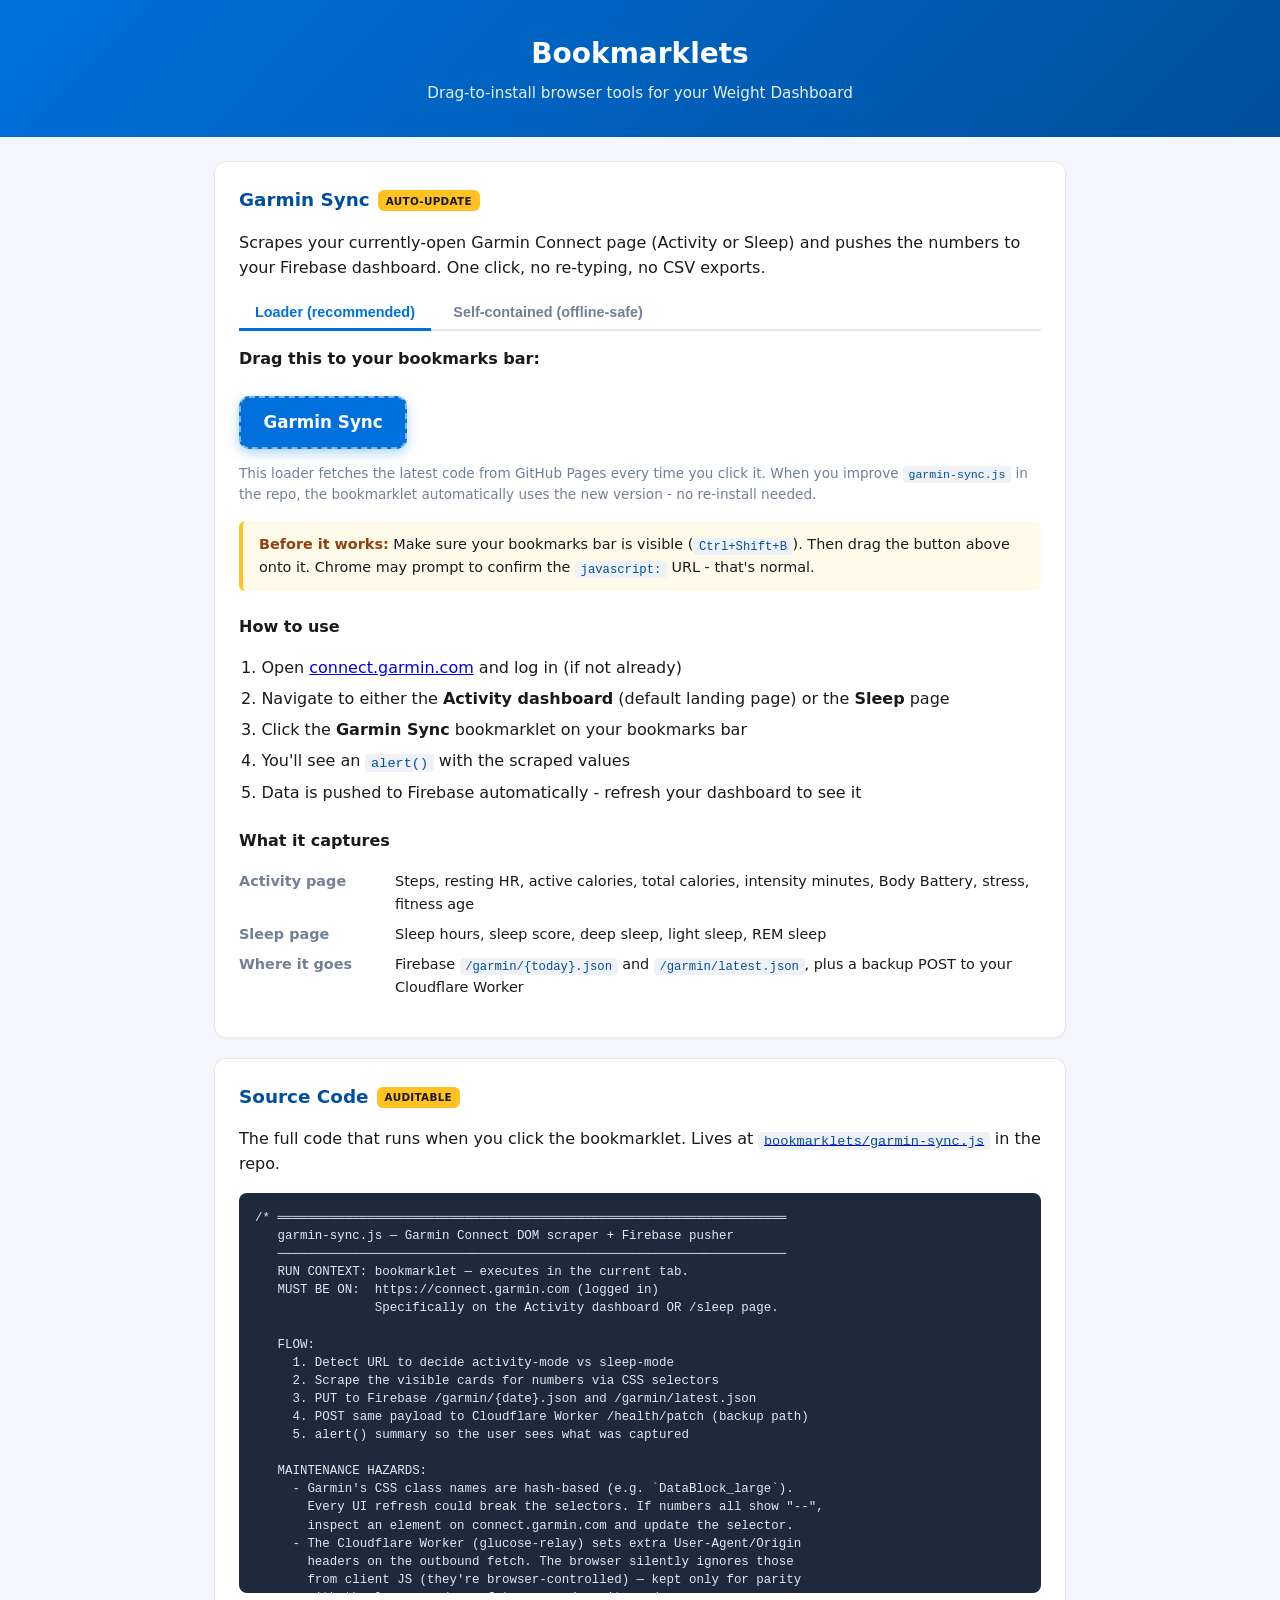
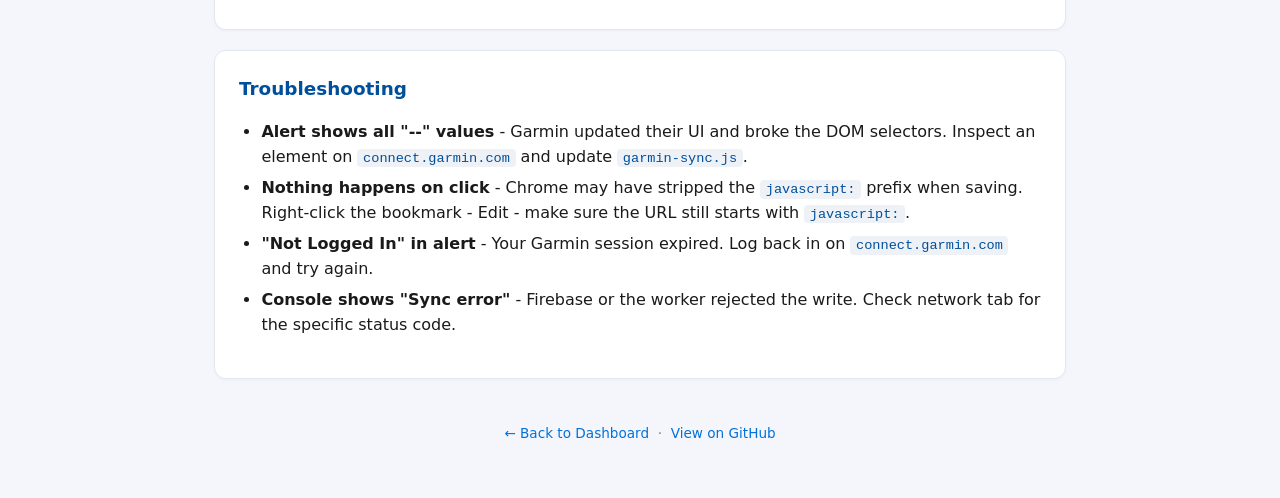
==== bookmarklets/index.html @ 938f4fca "Add bookmarklets/ folder: Garmin Sync bookmarklet with installer page + loader pattern for auto-upda" ====
<!doctype html>
<html lang="en">
<head>
<meta charset="utf-8">
<meta name="viewport" content="width=device-width,initial-scale=1">
<title>Bookmarklets - Weight Dashboard v2</title>
<style>
  :root {
    --wm-blue:   #0071DC;
    --wm-blue-d: #004f9c;
    --wm-yellow: #FFC220;
    --bg:        #f4f6fb;
    --card:      #ffffff;
    --ink:       #1a1a1a;
    --ink-2:     #4a5568;
    --muted:     #718096;
    --good:      #10b981;
    --warn:      #f59e0b;
    --border:    #e2e8f0;
  }
  * { box-sizing: border-box; }
  html, body { margin: 0; padding: 0; background: var(--bg); color: var(--ink);
               font-family: system-ui, -apple-system, Segoe UI, Roboto, sans-serif;
               line-height: 1.55; }
  header {
    background: linear-gradient(135deg, var(--wm-blue) 0%, var(--wm-blue-d) 100%);
    color: #fff; padding: 2rem 1.5rem; text-align: center;
  }
  header h1 { margin: 0 0 0.4rem 0; font-size: 1.75rem; font-weight: 800; }
  header p  { margin: 0; opacity: 0.9; font-size: 0.95rem; }
  main { max-width: 900px; margin: 0 auto; padding: 1.5rem; }
  .card {
    background: var(--card); border: 1px solid var(--border);
    border-radius: 12px; padding: 1.5rem; margin-bottom: 1.25rem;
    box-shadow: 0 1px 3px rgba(0,0,0,0.04);
  }
  .card h2 { margin: 0 0 0.75rem 0; font-size: 1.15rem; color: var(--wm-blue-d);
             display: flex; align-items: center; gap: 0.5rem; }
  .card h2 .badge {
    background: var(--wm-yellow); color: #1a1a1a;
    font-size: 0.65rem; padding: 0.15rem 0.5rem; border-radius: 6px;
    font-weight: 700; text-transform: uppercase; letter-spacing: 0.03em;
  }
  .drag-link {
    display: inline-block; background: var(--wm-blue); color: #fff !important;
    padding: 0.7rem 1.4rem; border-radius: 10px; text-decoration: none;
    font-weight: 700; font-size: 1.05rem; margin: 0.5rem 0;
    border: 2px dashed rgba(255,255,255,0.5);
    box-shadow: 0 4px 12px rgba(0,113,220,0.3);
    cursor: grab; user-select: none;
    transition: transform 0.15s ease;
  }
  .drag-link:hover     { transform: translateY(-1px); filter: brightness(1.05); }
  .drag-link:active    { cursor: grabbing; }
  .drag-hint  { color: var(--muted); font-size: 0.85rem; margin: 0.4rem 0 0 0; }
  ol, ul { padding-left: 1.4rem; }
  li     { margin-bottom: 0.4rem; }
  code   { background: #eef1f6; padding: 0.1rem 0.35rem; border-radius: 4px;
           font-size: 0.85em; color: var(--wm-blue-d); font-family: Consolas, Monaco, monospace; }
  pre    { background: #1e293b; color: #e2e8f0; padding: 1rem; border-radius: 8px;
           overflow: auto; font-size: 0.78rem; line-height: 1.45; max-height: 400px;
           font-family: Consolas, Monaco, monospace; }
  .kv    { display: grid; grid-template-columns: 140px 1fr; gap: 0.5rem 1rem; font-size: 0.9rem; }
  .kv dt { color: var(--muted); font-weight: 600; }
  .kv dd { margin: 0; }
  .callout {
    background: #fffbeb; border-left: 4px solid var(--wm-yellow);
    padding: 0.75rem 1rem; border-radius: 6px; margin: 1rem 0;
    font-size: 0.9rem;
  }
  .callout strong { color: #92400e; }
  .footer {
    text-align: center; color: var(--muted); font-size: 0.85rem;
    padding: 1.5rem 0 2rem;
  }
  .footer a { color: var(--wm-blue); text-decoration: none; }
  .footer a:hover { text-decoration: underline; }
  .tabs {
    display: flex; gap: 0.4rem; margin-bottom: 1rem;
    border-bottom: 2px solid var(--border);
  }
  .tab {
    padding: 0.5rem 1rem; cursor: pointer; border: none; background: none;
    font-weight: 600; color: var(--muted); border-bottom: 3px solid transparent;
    margin-bottom: -2px; font-size: 0.9rem;
  }
  .tab.active { color: var(--wm-blue); border-bottom-color: var(--wm-blue); }
  .tab-pane { display: none; }
  .tab-pane.active { display: block; }
</style>
</head>
<body>

<header>
  <h1>Bookmarklets</h1>
  <p>Drag-to-install browser tools for your Weight Dashboard</p>
</header>

<main>

  <!-- ============================================================ -->
  <div class="card">
    <h2>Garmin Sync <span class="badge">Auto-Update</span></h2>
    <p>Scrapes your currently-open Garmin Connect page (Activity or Sleep) and pushes the numbers to your Firebase dashboard. One click, no re-typing, no CSV exports.</p>

    <div class="tabs">
      <button class="tab active" data-tab="loader">Loader (recommended)</button>
      <button class="tab" data-tab="inline">Self-contained (offline-safe)</button>
    </div>

    <div class="tab-pane active" id="tab-loader">
      <p><strong>Drag this to your bookmarks bar:</strong></p>
      <a class="drag-link"
         href="javascript:(function(){var s=document.createElement('script');s.src='https://davelane26.github.io/weight-dashboard-v2/bookmarklets/garmin-sync.js?t='+Date.now();document.head.appendChild(s);})();"
         onclick="event.preventDefault(); alert('Don\'t click me here \u2014 drag me to your bookmarks bar instead!');">
         Garmin Sync
      </a>
      <p class="drag-hint">This loader fetches the latest code from GitHub Pages every time you click it. When you improve <code>garmin-sync.js</code> in the repo, the bookmarklet automatically uses the new version - no re-install needed.</p>
    </div>

    <div class="tab-pane" id="tab-inline">
      <p><strong>Drag this to your bookmarks bar:</strong></p>
      <a class="drag-link" id="inline-drag"
         href="javascript:void(0)"
         onclick="event.preventDefault(); alert('Don\'t click me here \u2014 drag me to your bookmarks bar instead!');">
         Garmin Sync (self-contained)
      </a>
      <p class="drag-hint">This version bundles all the code inside the bookmarklet URL. Bigger URL, but works even if GitHub Pages is down. Won't auto-update when you edit the source.</p>
    </div>

    <div class="callout">
      <strong>Before it works:</strong> Make sure your bookmarks bar is visible (<code>Ctrl+Shift+B</code>). Then drag the button above onto it. Chrome may prompt to confirm the <code>javascript:</code> URL - that's normal.
    </div>

    <h3 style="margin-top:1.5rem;font-size:1rem;">How to use</h3>
    <ol>
      <li>Open <a href="https://connect.garmin.com" target="_blank">connect.garmin.com</a> and log in (if not already)</li>
      <li>Navigate to either the <strong>Activity dashboard</strong> (default landing page) or the <strong>Sleep</strong> page</li>
      <li>Click the <strong>Garmin Sync</strong> bookmarklet on your bookmarks bar</li>
      <li>You'll see an <code>alert()</code> with the scraped values</li>
      <li>Data is pushed to Firebase automatically - refresh your dashboard to see it</li>
    </ol>

    <h3 style="margin-top:1.5rem;font-size:1rem;">What it captures</h3>
    <dl class="kv">
      <dt>Activity page</dt><dd>Steps, resting HR, active calories, total calories, intensity minutes, Body Battery, stress, fitness age</dd>
      <dt>Sleep page</dt><dd>Sleep hours, sleep score, deep sleep, light sleep, REM sleep</dd>
      <dt>Where it goes</dt><dd>Firebase <code>/garmin/{today}.json</code> and <code>/garmin/latest.json</code>, plus a backup POST to your Cloudflare Worker</dd>
    </dl>
  </div>

  <!-- ============================================================ -->
  <div class="card">
    <h2>Source Code <span class="badge">Auditable</span></h2>
    <p>The full code that runs when you click the bookmarklet. Lives at <a href="./garmin-sync.js" target="_blank"><code>bookmarklets/garmin-sync.js</code></a> in the repo.</p>
    <pre id="source-view">Loading&hellip;</pre>
  </div>

  <!-- ============================================================ -->
  <div class="card">
    <h2>Troubleshooting</h2>
    <ul>
      <li><strong>Alert shows all "--" values</strong> - Garmin updated their UI and broke the DOM selectors. Inspect an element on <code>connect.garmin.com</code> and update <code>garmin-sync.js</code>.</li>
      <li><strong>Nothing happens on click</strong> - Chrome may have stripped the <code>javascript:</code> prefix when saving. Right-click the bookmark - Edit - make sure the URL still starts with <code>javascript:</code>.</li>
      <li><strong>"Not Logged In" in alert</strong> - Your Garmin session expired. Log back in on <code>connect.garmin.com</code> and try again.</li>
      <li><strong>Console shows "Sync error"</strong> - Firebase or the worker rejected the write. Check network tab for the specific status code.</li>
    </ul>
  </div>

  <div class="footer">
    <a href="../index.html">&larr; Back to Dashboard</a>
    &nbsp;&middot;&nbsp;
    <a href="https://github.com/davelane26/weight-dashboard-v2/tree/main/bookmarklets" target="_blank">View on GitHub</a>
  </div>

</main>

<script>
  // Tab switching
  document.querySelectorAll('.tab').forEach(t => {
    t.addEventListener('click', () => {
      document.querySelectorAll('.tab').forEach(x => x.classList.remove('active'));
      document.querySelectorAll('.tab-pane').forEach(x => x.classList.remove('active'));
      t.classList.add('active');
      document.getElementById('tab-' + t.dataset.tab).classList.add('active');
    });
  });

  // Load + display source
  fetch('./garmin-sync.js?t=' + Date.now())
    .then(r => r.text())
    .then(src => {
      document.getElementById('source-view').textContent = src;

      // Build self-contained bookmarklet from source
      // Strategy: strip comments, collapse whitespace, wrap in javascript:void()
      const minified = src
        .replace(/\/\*[\s\S]*?\*\//g, '')       // block comments
        .replace(/\/\/[^\n]*/g, '')              // line comments
        .replace(/\s+/g, ' ')                    // collapse whitespace
        .replace(/\s*([{}();,:=<>+\-*/&|!?])\s*/g, '$1')  // trim around punctuation
        .trim();
      document.getElementById('inline-drag').href = 'javascript:void(' + minified + ')';
    })
    .catch(() => {
      document.getElementById('source-view').textContent = '(failed to load source - view it on GitHub)';
    });
</script>

</body>
</html>
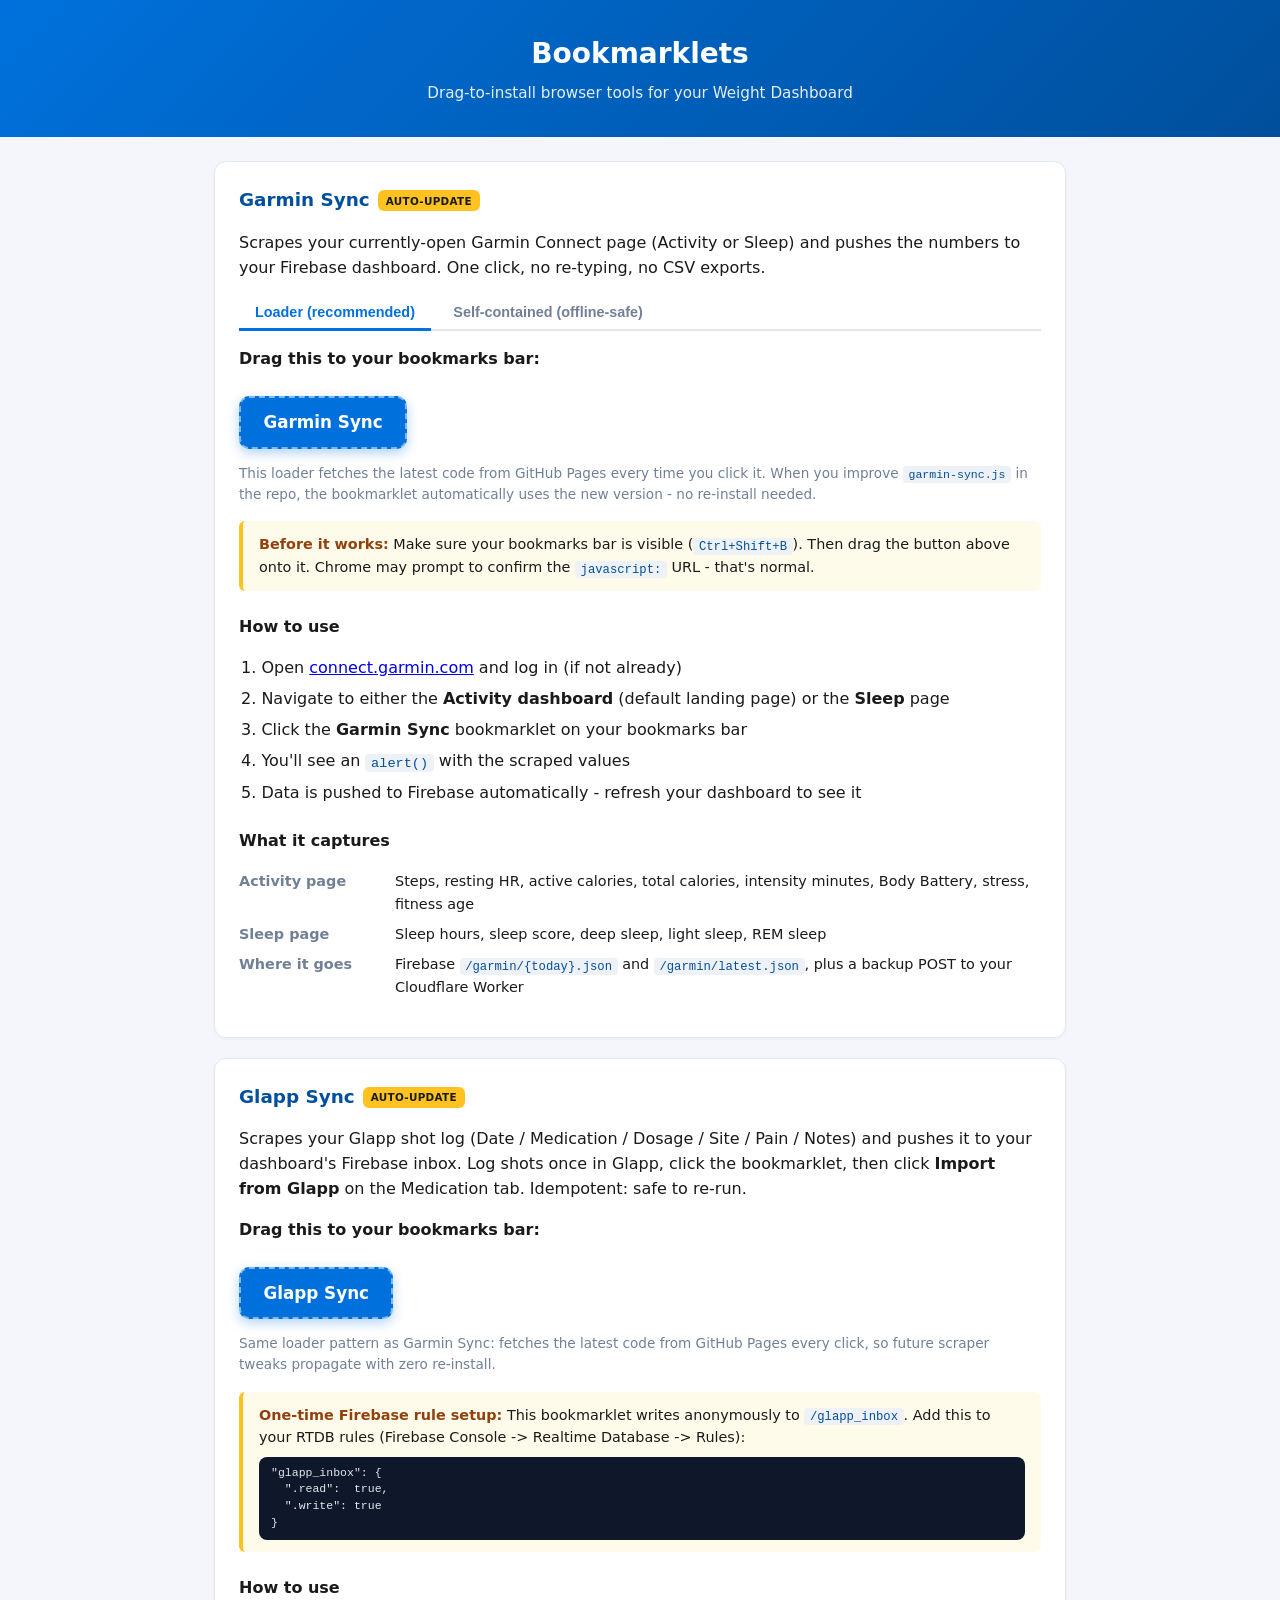
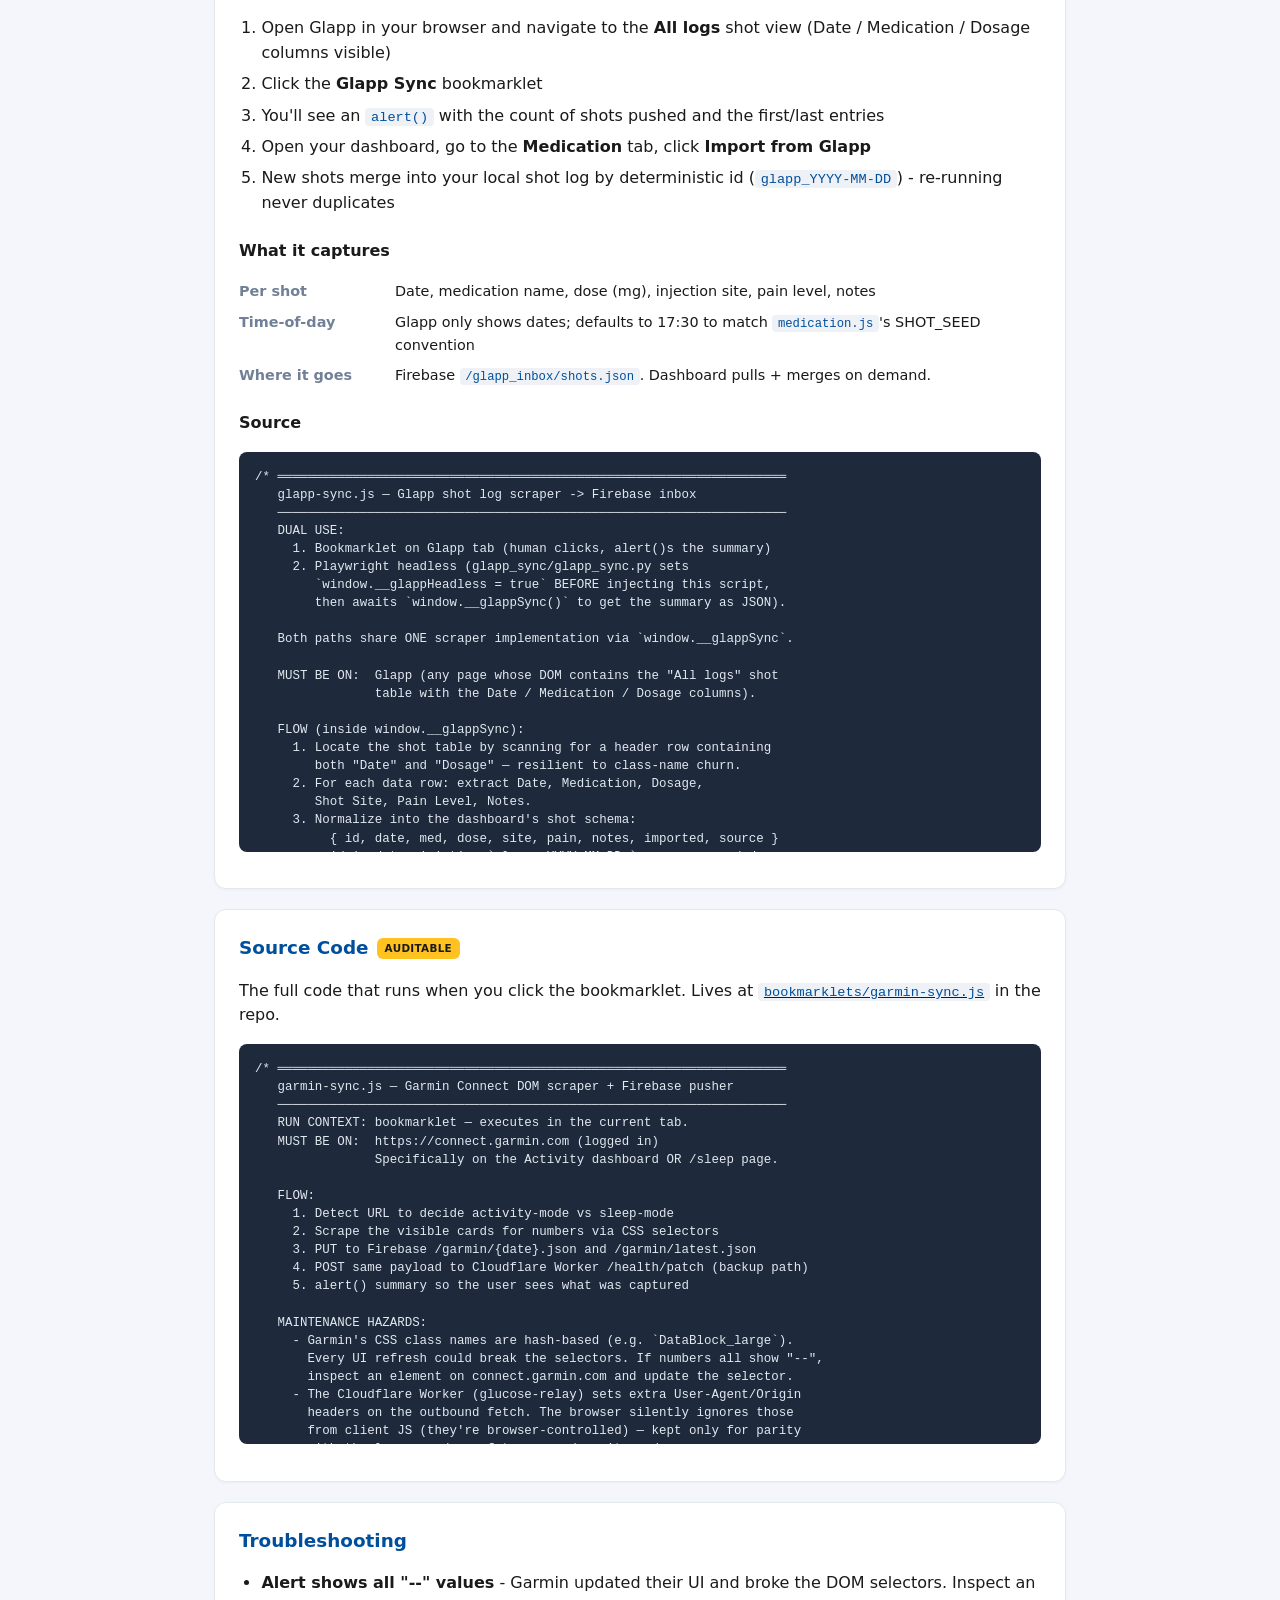
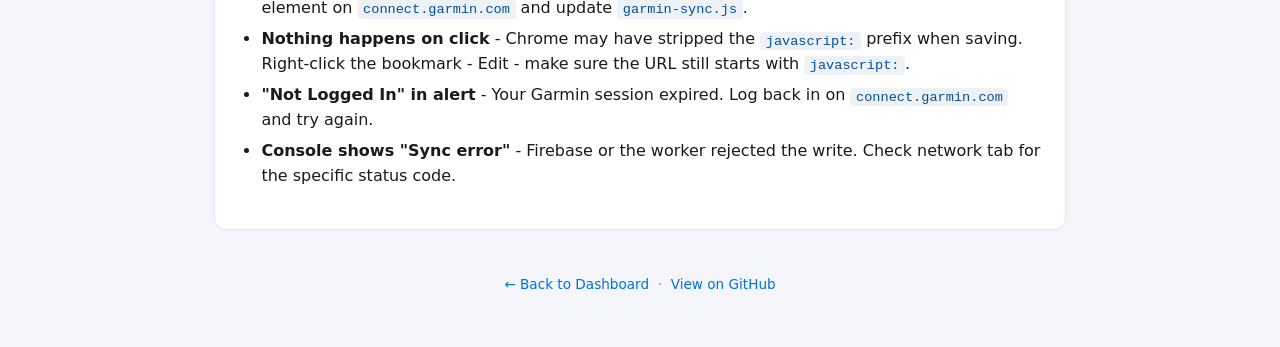
==== commit 36a95ed5: "Add Glapp shot-log sync: bookmarklet, dashboard auto-import, Playwright cron for zero-touch" ====
--- a/bookmarklets/index.html
+++ b/bookmarklets/index.html
@@ -151,6 +151,47 @@
 
   <!-- ============================================================ -->
   <div class="card">
+    <h2>Glapp Sync <span class="badge">Auto-Update</span></h2>
+    <p>Scrapes your Glapp shot log (Date / Medication / Dosage / Site / Pain / Notes) and pushes it to your dashboard's Firebase inbox. Log shots once in Glapp, click the bookmarklet, then click <strong>Import from Glapp</strong> on the Medication tab. Idempotent: safe to re-run.</p>
+
+    <p><strong>Drag this to your bookmarks bar:</strong></p>
+    <a class="drag-link"
+       href="javascript:(function(){var s=document.createElement('script');s.src='https://davelane26.github.io/weight-dashboard-v2/bookmarklets/glapp-sync.js?t='+Date.now();document.head.appendChild(s);})();"
+       onclick="event.preventDefault(); alert('Don\'t click me here \u2014 drag me to your bookmarks bar instead!');">
+       Glapp Sync
+    </a>
+    <p class="drag-hint">Same loader pattern as Garmin Sync: fetches the latest code from GitHub Pages every click, so future scraper tweaks propagate with zero re-install.</p>
+
+    <div class="callout">
+      <strong>One-time Firebase rule setup:</strong> This bookmarklet writes anonymously to <code>/glapp_inbox</code>. Add this to your RTDB rules (Firebase Console -&gt; Realtime Database -&gt; Rules):
+<pre style="margin:0.5rem 0 0;background:#0f172a;font-size:0.72rem;padding:0.5rem 0.75rem">"glapp_inbox": {
+  ".read":  true,
+  ".write": true
+}</pre>
+    </div>
+
+    <h3 style="margin-top:1.5rem;font-size:1rem;">How to use</h3>
+    <ol>
+      <li>Open Glapp in your browser and navigate to the <strong>All logs</strong> shot view (Date / Medication / Dosage columns visible)</li>
+      <li>Click the <strong>Glapp Sync</strong> bookmarklet</li>
+      <li>You'll see an <code>alert()</code> with the count of shots pushed and the first/last entries</li>
+      <li>Open your dashboard, go to the <strong>Medication</strong> tab, click <strong>Import from Glapp</strong></li>
+      <li>New shots merge into your local shot log by deterministic id (<code>glapp_YYYY-MM-DD</code>) - re-running never duplicates</li>
+    </ol>
+
+    <h3 style="margin-top:1.5rem;font-size:1rem;">What it captures</h3>
+    <dl class="kv">
+      <dt>Per shot</dt><dd>Date, medication name, dose (mg), injection site, pain level, notes</dd>
+      <dt>Time-of-day</dt><dd>Glapp only shows dates; defaults to 17:30 to match <code>medication.js</code>'s SHOT_SEED convention</dd>
+      <dt>Where it goes</dt><dd>Firebase <code>/glapp_inbox/shots.json</code>. Dashboard pulls + merges on demand.</dd>
+    </dl>
+
+    <h3 style="margin-top:1.5rem;font-size:1rem;">Source</h3>
+    <pre id="glapp-source-view">Loading&hellip;</pre>
+  </div>
+
+  <!-- =================================================== -->
+  <div class="card">
     <h2>Source Code <span class="badge">Auditable</span></h2>
     <p>The full code that runs when you click the bookmarklet. Lives at <a href="./garmin-sync.js" target="_blank"><code>bookmarklets/garmin-sync.js</code></a> in the repo.</p>
     <pre id="source-view">Loading&hellip;</pre>
@@ -186,7 +227,7 @@
     });
   });
 
-  // Load + display source
+  // Load + display Garmin source
   fetch('./garmin-sync.js?t=' + Date.now())
     .then(r => r.text())
     .then(src => {
@@ -205,6 +246,15 @@
     .catch(() => {
       document.getElementById('source-view').textContent = '(failed to load source - view it on GitHub)';
     });
+
+  // Load + display Glapp source (view-only; no inline flavor since Glapp
+  // is a network-required web app anyway)
+  fetch('./glapp-sync.js?t=' + Date.now())
+    .then(r => r.text())
+    .then(src => { document.getElementById('glapp-source-view').textContent = src; })
+    .catch(() => {
+      document.getElementById('glapp-source-view').textContent = '(failed to load - view it on GitHub)';
+    });
 </script>
 
 </body>
